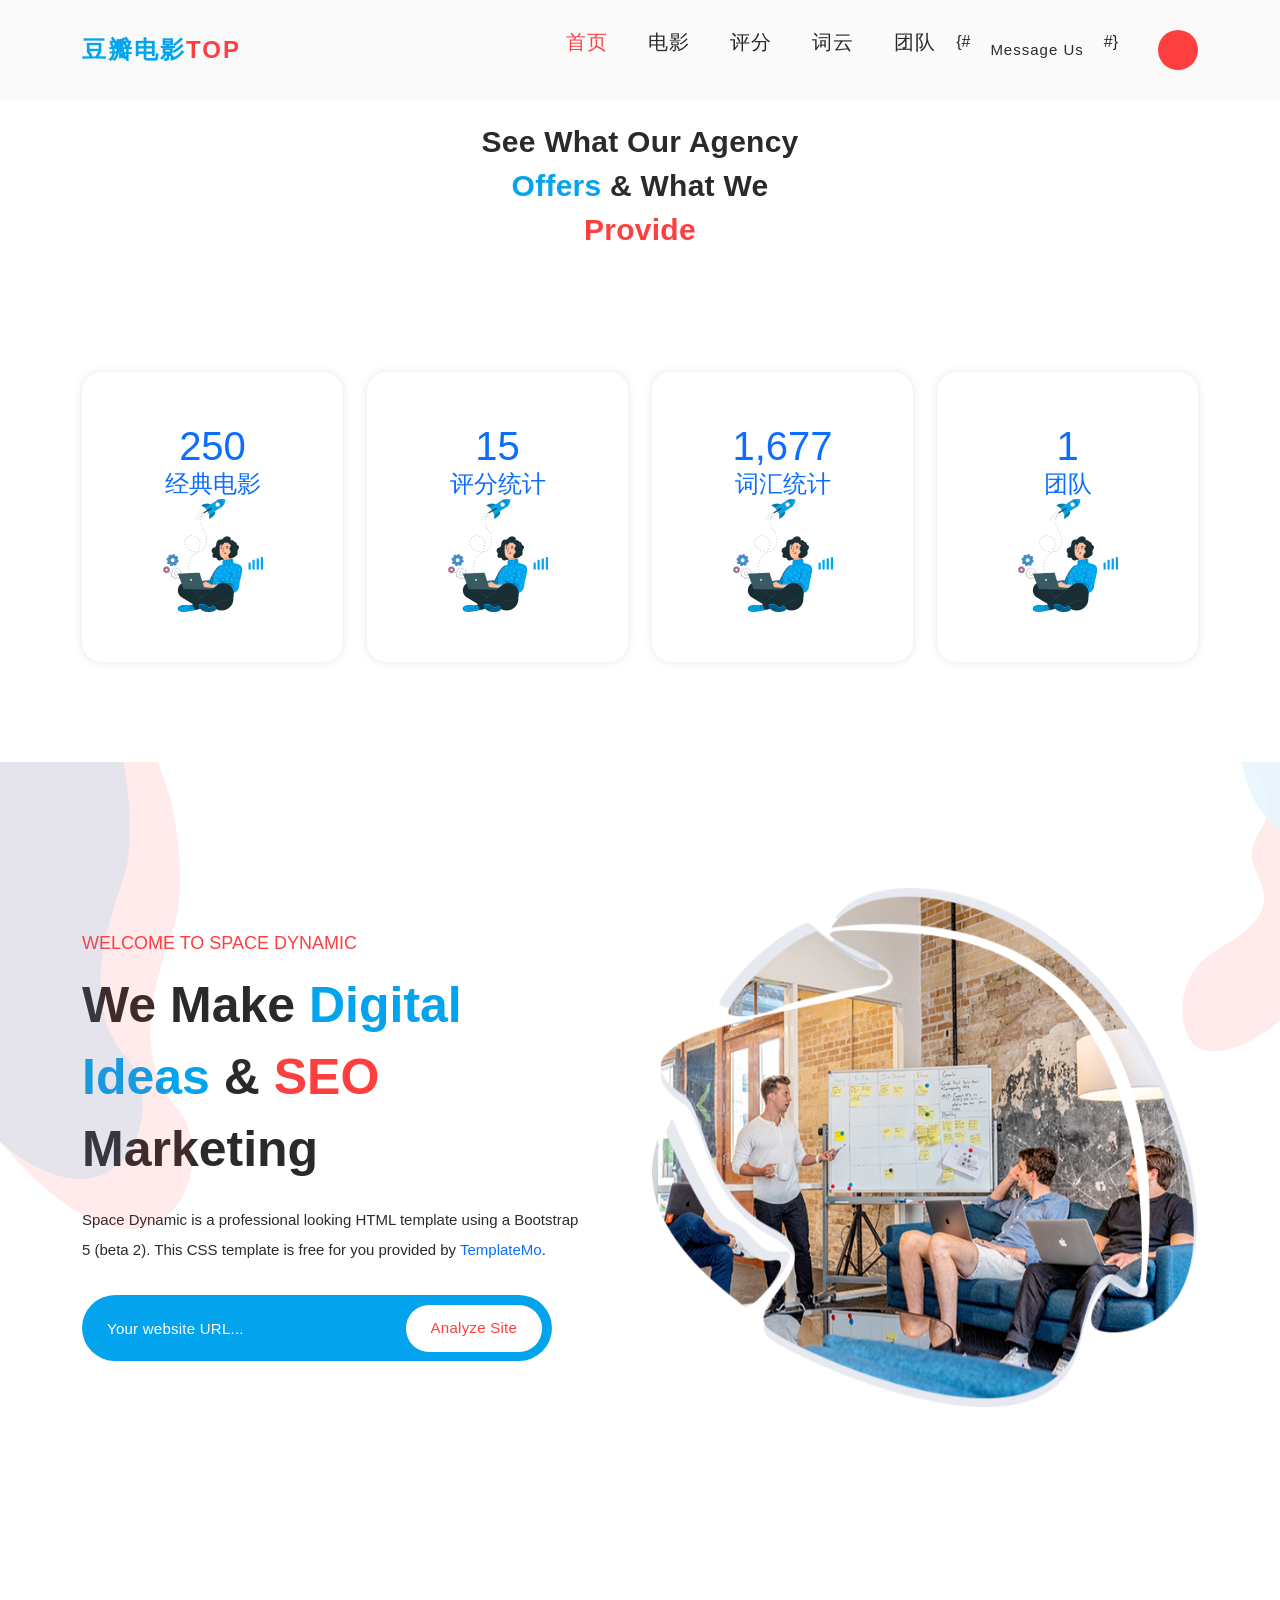
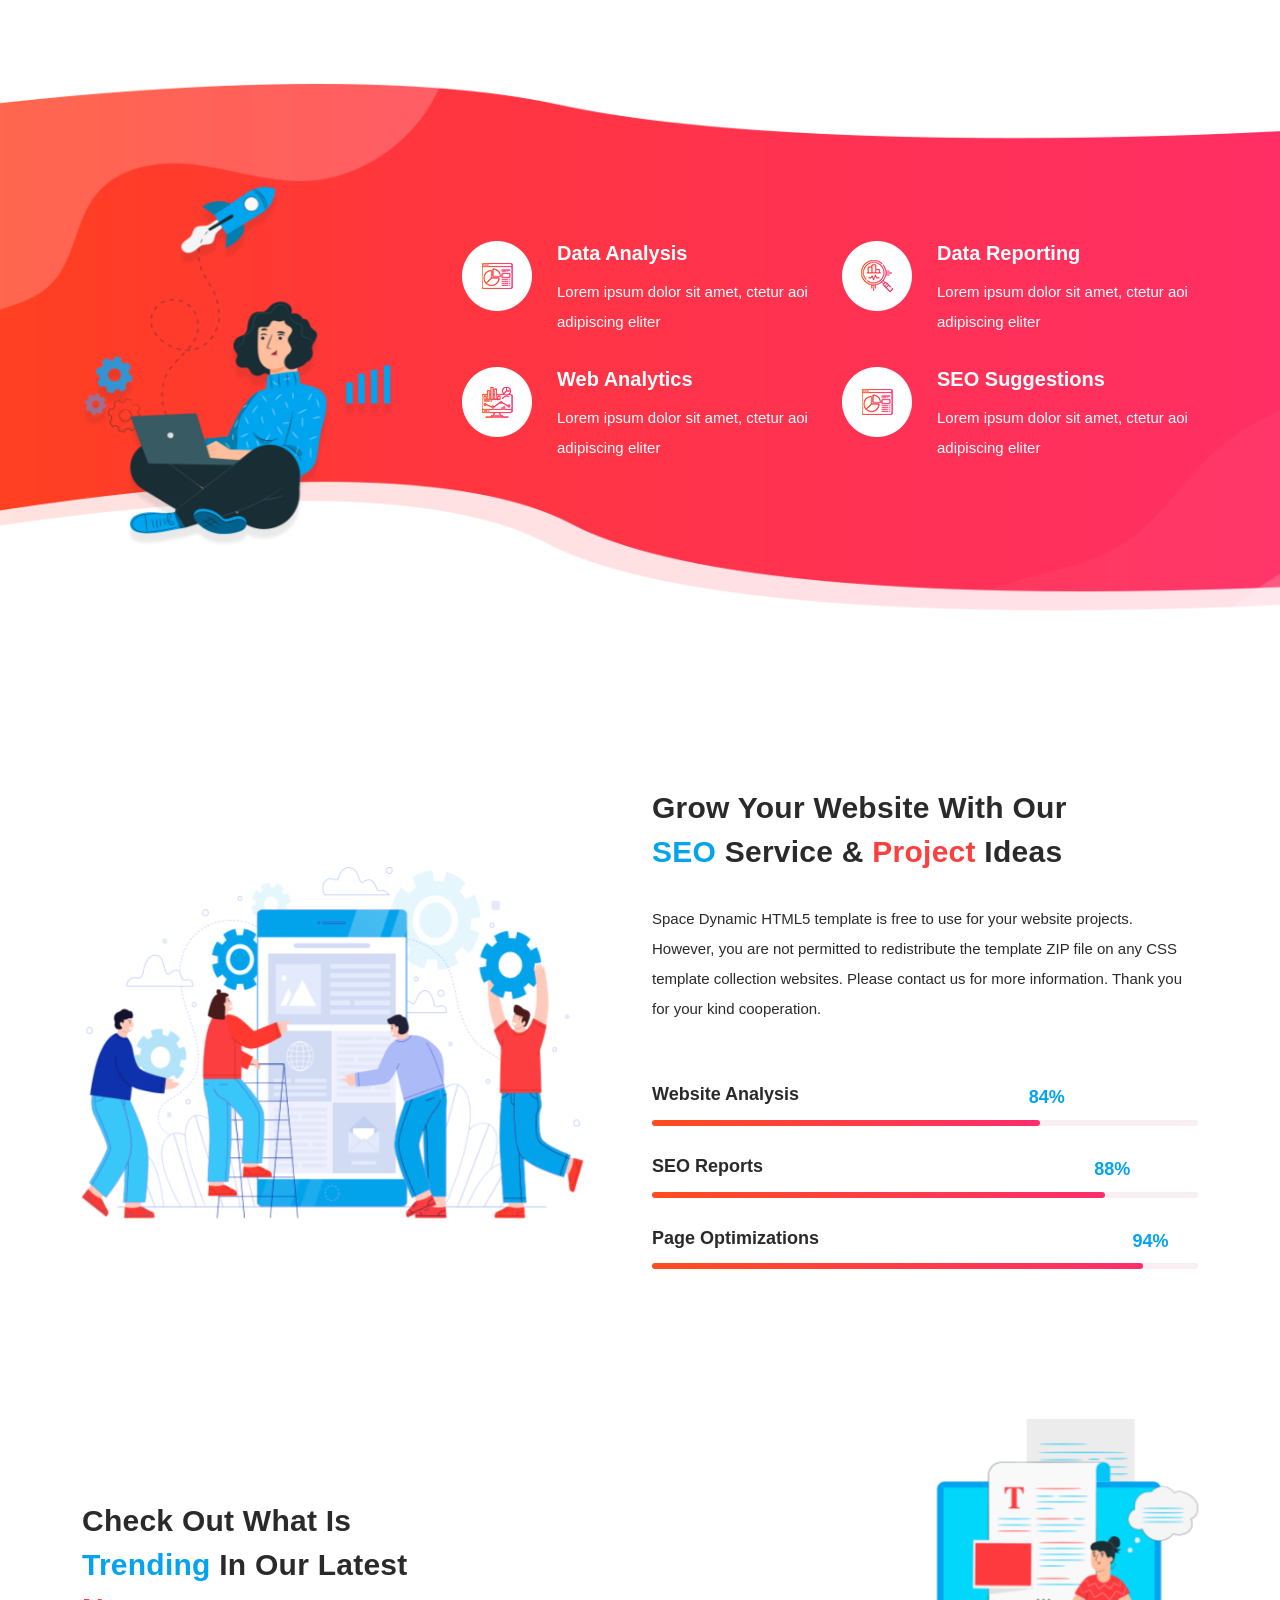
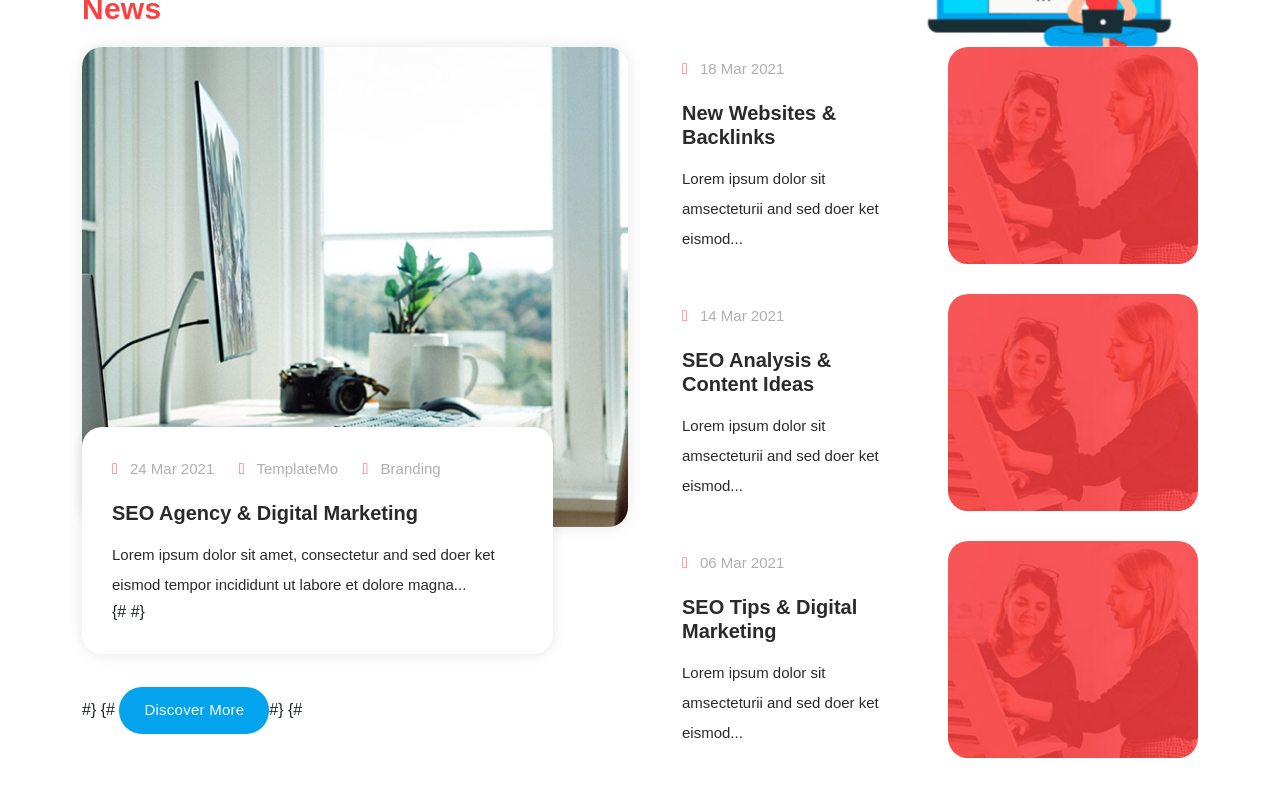
==== flaskProject/templates/index.html @ 665ef58e "5.8-22:13" ====
<!DOCTYPE html>
<html lang="en">

  <head>

    <meta charset="UTF-8">
    <meta name="viewport" content="width=device-width, initial-scale=1, shrink-to-fit=no">
    <meta name="description" content="">
    <meta name="author" content="">
    <link rel="preconnect" href="https://fonts.gstatic.com/">
    <link href="../static/css/css2.css" rel="stylesheet">

    <title>Space Dynamic - SEO HTML5 Template</title>

    <!-- Bootstrap core CSS -->
    <link href="../static/css/bootstrap.min.css" rel="stylesheet">

    <!-- Additional CSS Files -->
    <link rel="stylesheet" href="../static/css/fontawesome.css">
    <link rel="stylesheet" href="../static/css/templatemo-space-dynamic.css">
    <link rel="stylesheet" href="../static/css/animated.css">
    <link rel="stylesheet" href="../static/css/owl.css">

  </head>

<body>

  <!-- ***** Preloader Start ***** -->
  <div id="js-preloader" class="js-preloader">
    <div class="preloader-inner">
      <span class="dot"></span>
      <div class="dots">
        <span></span>
        <span></span>
        <span></span>
      </div>
    </div>
  </div>
  <!-- ***** Preloader End ***** -->

    <!-- ***** Header Area Start ***** -->
  <header class="header-area header-sticky wow slideInDown" data-wow-duration="0.75s" data-wow-delay="0s">
    <div class="container">
      <div class="row">
        <div class="col-12">
          <nav class="main-nav">
            <!-- ***** Logo Start ***** -->
            <a href="" class="logo">
              <h4>豆瓣电影<span>TOP</span></h4>
            </a>
            <!-- ***** Logo End ***** -->
            <!-- ***** Menu Start ***** -->
            <ul class="nav">
              <li class="scroll-to-section"><a href="/index" class="active"> <h5>首页</h5> </a></li>
              <li class="scroll-to-section"><a href="/movie"><h5>电影</h5></a></li>
              <li class="scroll-to-section"><a href="/score"><h5>评分</h5></a></li>
              <li class="scroll-to-section"><a href="/word"><h5>词云</h5></a></li>
              <li class="scroll-to-section"><a href="/team"><h5>团队</h5></a></li>
{#              <li class="scroll-to-section"><a href="#contact">Message Us</a></li>#}
              <li class="scroll-to-section"><div class="main-red-button"><a href="#contact"></a></div></li>
            </ul>
            <a class='menu-trigger'>
                <span>Menu</span>
            </a>
            <!-- ***** Menu End ***** -->
          </nav>
        </div>
      </div>
    </div>
  </header>
  <!-- ***** Header Area End ***** -->

    <div id="portfolio" class="our-portfolio section">
    <div class="container">
      <div class="row">
        <div class="col-lg-6 offset-lg-3">
          <div class="section-heading  wow bounceIn" data-wow-duration="1s" data-wow-delay="0.2s">
            <h2>See What Our Agency <em>Offers</em> &amp; What We <span>Provide</span></h2>
          </div>
        </div>
      </div>
      <div class="row">
        <div class="col-lg-3 col-sm-6">
          <a href="#">
            <div class="item wow bounceInUp" data-wow-duration="1s" data-wow-delay="0.3s">
              <div class="hidden-content">
                <h4>SEO Analysis</h4>
                <p>Lorem ipsum dolor sit ameti ctetur aoi adipiscing eto.</p>
              </div>
              <div class="showed-content">
                  <div>
                     <h1>250</h1>
                  </div>
                  <div>
                    <h4>经典电影</h4>
                  </div>

                <img src="../static/picture/portfolio-image.png" alt="">
              </div>
            </div>
          </a>
        </div>
        <div class="col-lg-3 col-sm-6">
          <a href="#">
            <div class="item wow bounceInUp" data-wow-duration="1s" data-wow-delay="0.4s">
              <div class="hidden-content">
                <h4>Website Reporting</h4>
                <p>Lorem ipsum dolor sit ameti ctetur aoi adipiscing eto.</p>
              </div>
              <div class="showed-content">
                  <div>
                     <h1>15</h1>
                  </div>
                  <div>
                    <h4>评分统计</h4>
                  </div>

                <img src="../static/picture/portfolio-image.png" alt="">
              </div>
            </div>
          </a>
        </div>
        <div class="col-lg-3 col-sm-6">
          <a href="#">
            <div class="item wow bounceInUp" data-wow-duration="1s" data-wow-delay="0.5s">
              <div class="hidden-content">
                <h4>Performance Tests</h4>
                <p>Lorem ipsum dolor sit ameti ctetur aoi adipiscing eto.</p>
              </div>
              <div class="showed-content">
                  <div>
                     <h1>1,677</h1>
                  </div>
                  <div>
                    <h4>词汇统计</h4>
                  </div>
                <img src="../static/picture/portfolio-image.png" alt="">
              </div>
            </div>
          </a>
        </div>
        <div class="col-lg-3 col-sm-6">
          <a href="#">
            <div class="item wow bounceInUp" data-wow-duration="1s" data-wow-delay="0.6s">
              <div class="hidden-content">
                <h4>Data Analysis</h4>
                <p>Lorem ipsum dolor sit ameti ctetur aoi adipiscing eto.</p>
              </div>
              <div class="showed-content">
                  <div>
                     <h1>1</h1>
                  </div>
                  <div>
                    <h4>团队</h4>
                  </div>
                <img src="../static/picture/portfolio-image.png" alt="">
              </div>
            </div>
          </a>
        </div>
      </div>
    </div>
  </div>



  <div class="main-banner wow fadeIn" id="top" data-wow-duration="1s" data-wow-delay="0.5s">
    <div class="container">
      <div class="row">
        <div class="col-lg-12">
          <div class="row">
            <div class="col-lg-6 align-self-center">
              <div class="left-content header-text wow fadeInLeft" data-wow-duration="1s" data-wow-delay="1s">
                <h6>Welcome to Space Dynamic</h6>
                <h2>We Make <em>Digital Ideas</em> &amp; <span>SEO</span> Marketing</h2>
                <p>Space Dynamic is a professional looking HTML template using a Bootstrap 5 (beta 2). This CSS template is free for you provided by <a rel="nofollow" href="1.html" target="_parent">TemplateMo</a>.</p>
                <form id="search" action="#" method="GET">
                  <fieldset>
                    <input type="address" name="address" class="email" placeholder="Your website URL..." autocomplete="on" required="">
                  </fieldset>
                  <fieldset>
                    <button type="submit" class="main-button">Analyze Site</button>
                  </fieldset>
                </form>
              </div>
            </div>
            <div class="col-lg-6">
              <div class="right-image wow fadeInRight" data-wow-duration="1s" data-wow-delay="0.5s">
                <img src="../static/picture/banner-right-image.png" alt="team meeting">
              </div>
            </div>
          </div>
        </div>
      </div>
    </div>
  </div>

  <div id="about" class="about-us section">
    <div class="container">
      <div class="row">
        <div class="col-lg-4">
          <div class="left-image wow fadeIn" data-wow-duration="1s" data-wow-delay="0.2s">
            <img src="../static/picture/about-left-image.png" alt="person graphic">
          </div>
        </div>
        <div class="col-lg-8 align-self-center">
          <div class="services">
            <div class="row">
              <div class="col-lg-6">
                <div class="item wow fadeIn" data-wow-duration="1s" data-wow-delay="0.5s">
                  <div class="icon">
                    <img src="../static/picture/service-icon-01.png" alt="reporting">
                  </div>
                  <div class="right-text">
                    <h4>Data Analysis</h4>
                    <p>Lorem ipsum dolor sit amet, ctetur aoi adipiscing eliter</p>
                  </div>
                </div>
              </div>
              <div class="col-lg-6">
                <div class="item wow fadeIn" data-wow-duration="1s" data-wow-delay="0.7s">
                  <div class="icon">
                    <img src="../static/picture/service-icon-02.png" alt="">
                  </div>
                  <div class="right-text">
                    <h4>Data Reporting</h4>
                    <p>Lorem ipsum dolor sit amet, ctetur aoi adipiscing eliter</p>
                  </div>
                </div>
              </div>
              <div class="col-lg-6">
                <div class="item wow fadeIn" data-wow-duration="1s" data-wow-delay="0.9s">
                  <div class="icon">
                    <img src="../static/picture/service-icon-03.png" alt="">
                  </div>
                  <div class="right-text">
                    <h4>Web Analytics</h4>
                    <p>Lorem ipsum dolor sit amet, ctetur aoi adipiscing eliter</p>
                  </div>
                </div>
              </div>
              <div class="col-lg-6">
                <div class="item wow fadeIn" data-wow-duration="1s" data-wow-delay="1.1s">
                  <div class="icon">
                    <img src="../static/picture/service-icon-04.png" alt="">
                  </div>
                  <div class="right-text">
                    <h4>SEO Suggestions</h4>
                    <p>Lorem ipsum dolor sit amet, ctetur aoi adipiscing eliter</p>
                  </div>
                </div>
              </div>
            </div>
          </div>
        </div>
      </div>
    </div>
  </div>

  <div id="services" class="our-services section">
    <div class="container">
      <div class="row">
        <div class="col-lg-6 align-self-center  wow fadeInLeft" data-wow-duration="1s" data-wow-delay="0.2s">
          <div class="left-image">
            <img src="../static/picture/services-left-image.png" alt="">
          </div>
        </div>
        <div class="col-lg-6 wow fadeInRight" data-wow-duration="1s" data-wow-delay="0.2s">
          <div class="section-heading">
            <h2>Grow your website with our <em>SEO</em> service &amp; <span>Project</span> Ideas</h2>
            <p>Space Dynamic HTML5 template is free to use for your website projects. However, you are not permitted to redistribute the template ZIP file on any CSS template collection websites. Please contact us for more information. Thank you for your kind cooperation.</p>
          </div>
          <div class="row">
            <div class="col-lg-12">
              <div class="first-bar progress-skill-bar">
                <h4>Website Analysis</h4>
                <span>84%</span>
                <div class="filled-bar"></div>
                <div class="full-bar"></div>
              </div>
            </div>
            <div class="col-lg-12">
              <div class="second-bar progress-skill-bar">
                <h4>SEO Reports</h4>
                <span>88%</span>
                <div class="filled-bar"></div>
                <div class="full-bar"></div>
              </div>
            </div>
            <div class="col-lg-12">
              <div class="third-bar progress-skill-bar">
                <h4>Page Optimizations</h4>
                <span>94%</span>
                <div class="filled-bar"></div>
                <div class="full-bar"></div>
              </div>
            </div>
          </div>
        </div>
      </div>
    </div>
  </div>



  <div id="blog" class="our-blog section">
    <div class="container">
      <div class="row">
        <div class="col-lg-6 wow fadeInDown" data-wow-duration="1s" data-wow-delay="0.25s">
          <div class="section-heading">
            <h2>Check Out What Is <em>Trending</em> In Our Latest <span>News</span></h2>
          </div>
        </div>
        <div class="col-lg-6 wow fadeInDown" data-wow-duration="1s" data-wow-delay="0.25s">
          <div class="top-dec">
            <img src="../static/picture/blog-dec.png" alt="">
          </div>
        </div>
      </div>
      <div class="row">
        <div class="col-lg-6 wow fadeInUp" data-wow-duration="1s" data-wow-delay="0.25s">
          <div class="left-image">
            <a href="#"><img src="../static/picture/big-blog-thumb.jpg" alt="Workspace Desktop"></a>
            <div class="info">
              <div class="inner-content">
                <ul>
                  <li><i class="fa fa-calendar"></i> 24 Mar 2021</li>
                  <li><i class="fa fa-users"></i> TemplateMo</li>
                  <li><i class="fa fa-folder"></i> Branding</li>
                </ul>
                <a href="#"><h4>SEO Agency &amp; Digital Marketing</h4></a>
                <p>Lorem ipsum dolor sit amet, consectetur and sed doer ket eismod tempor incididunt ut labore et dolore magna...</p>
{#                <div class="main-blue-button">#}
{#                  <a href="#">Discover More</a>#}
{#                </div>#}
              </div>
            </div>
          </div>
        </div>
        <div class="col-lg-6 wow fadeInUp" data-wow-duration="1s" data-wow-delay="0.25s">
          <div class="right-list">
            <ul>
              <li>
                <div class="left-content align-self-center">
                  <span><i class="fa fa-calendar"></i> 18 Mar 2021</span>
                  <a href="#"><h4>New Websites &amp; Backlinks</h4></a>
                  <p>Lorem ipsum dolor sit amsecteturii and sed doer ket eismod...</p>
                </div>
                <div class="right-image">
                  <a href="#"><img src="../static/picture/blog-thumb-01.jpg" alt=""></a>
                </div>
              </li>
              <li>
                <div class="left-content align-self-center">
                  <span><i class="fa fa-calendar"></i> 14 Mar 2021</span>
                  <a href="#"><h4>SEO Analysis &amp; Content Ideas</h4></a>
                  <p>Lorem ipsum dolor sit amsecteturii and sed doer ket eismod...</p>
                </div>
                <div class="right-image">
                  <a href="#"><img src="../static/picture/blog-thumb-01.jpg" alt=""></a>
                </div>
              </li>
              <li>
                <div class="left-content align-self-center">
                  <span><i class="fa fa-calendar"></i> 06 Mar 2021</span>
                  <a href="#"><h4>SEO Tips &amp; Digital Marketing</h4></a>
                  <p>Lorem ipsum dolor sit amsecteturii and sed doer ket eismod...</p>
                </div>
                <div class="right-image">
                  <a href="#"><img src="../static/picture/blog-thumb-01.jpg" alt=""></a>
                </div>
              </li>
            </ul>
          </div>
        </div>
      </div>
    </div>
  </div>



  <footer>
    <div class="container">

    </div>
  </footer>
  <!-- Scripts -->
  <script src="../static/js/jquery.min.js"></script>
  <script src="../static/js/bootstrap.bundle.min.js"></script>
  <script src="../static/js/owl-carousel.js"></script>
  <script src="../static/js/animation.js"></script>
  <script src="../static/js/imagesloaded.js"></script>
  <script src="../static/js/templatemo-custom.js"></script>

</body>
</html>
---- flaskProject/static/css/css2.css ----
/* devanagari */
@font-face {
  font-family: 'Poppins';
  font-style: normal;
  font-weight: 100;
  font-display: swap;
  src: url(../font/pxiGyp8kv8JHgFVrLPTucXtAKPY.woff2) format('woff2');
  unicode-range: U+0900-097F, U+1CD0-1CF6, U+1CF8-1CF9, U+200C-200D, U+20A8, U+20B9, U+25CC, U+A830-A839, U+A8E0-A8FB;
}
/* latin-ext */
@font-face {
  font-family: 'Poppins';
  font-style: normal;
  font-weight: 100;
  font-display: swap;
  src: url(../font/pxiGyp8kv8JHgFVrLPTufntAKPY.woff2) format('woff2');
  unicode-range: U+0100-024F, U+0259, U+1E00-1EFF, U+2020, U+20A0-20AB, U+20AD-20CF, U+2113, U+2C60-2C7F, U+A720-A7FF;
}
/* latin */
@font-face {
  font-family: 'Poppins';
  font-style: normal;
  font-weight: 100;
  font-display: swap;
  src: url(../font/pxiGyp8kv8JHgFVrLPTucHtA.woff2) format('woff2');
  unicode-range: U+0000-00FF, U+0131, U+0152-0153, U+02BB-02BC, U+02C6, U+02DA, U+02DC, U+2000-206F, U+2074, U+20AC, U+2122, U+2191, U+2193, U+2212, U+2215, U+FEFF, U+FFFD;
}
/* devanagari */
@font-face {
  font-family: 'Poppins';
  font-style: normal;
  font-weight: 200;
  font-display: swap;
  src: url(../font/pxiByp8kv8JHgFVrLFj_Z11lFc-K.woff2) format('woff2');
  unicode-range: U+0900-097F, U+1CD0-1CF6, U+1CF8-1CF9, U+200C-200D, U+20A8, U+20B9, U+25CC, U+A830-A839, U+A8E0-A8FB;
}
/* latin-ext */
@font-face {
  font-family: 'Poppins';
  font-style: normal;
  font-weight: 200;
  font-display: swap;
  src: url(../font/pxiByp8kv8JHgFVrLFj_Z1JlFc-K.woff2) format('woff2');
  unicode-range: U+0100-024F, U+0259, U+1E00-1EFF, U+2020, U+20A0-20AB, U+20AD-20CF, U+2113, U+2C60-2C7F, U+A720-A7FF;
}
/* latin */
@font-face {
  font-family: 'Poppins';
  font-style: normal;
  font-weight: 200;
  font-display: swap;
  src: url(../font/pxiByp8kv8JHgFVrLFj_Z1xlFQ.woff2) format('woff2');
  unicode-range: U+0000-00FF, U+0131, U+0152-0153, U+02BB-02BC, U+02C6, U+02DA, U+02DC, U+2000-206F, U+2074, U+20AC, U+2122, U+2191, U+2193, U+2212, U+2215, U+FEFF, U+FFFD;
}
/* devanagari */
@font-face {
  font-family: 'Poppins';
  font-style: normal;
  font-weight: 300;
  font-display: swap;
  src: url(../font/pxiByp8kv8JHgFVrLDz8Z11lFc-K.woff2) format('woff2');
  unicode-range: U+0900-097F, U+1CD0-1CF6, U+1CF8-1CF9, U+200C-200D, U+20A8, U+20B9, U+25CC, U+A830-A839, U+A8E0-A8FB;
}
/* latin-ext */
@font-face {
  font-family: 'Poppins';
  font-style: normal;
  font-weight: 300;
  font-display: swap;
  src: url(../font/pxiByp8kv8JHgFVrLDz8Z1JlFc-K.woff2) format('woff2');
  unicode-range: U+0100-024F, U+0259, U+1E00-1EFF, U+2020, U+20A0-20AB, U+20AD-20CF, U+2113, U+2C60-2C7F, U+A720-A7FF;
}
/* latin */
@font-face {
  font-family: 'Poppins';
  font-style: normal;
  font-weight: 300;
  font-display: swap;
  src: url(../font/pxiByp8kv8JHgFVrLDz8Z1xlFQ.woff2) format('woff2');
  unicode-range: U+0000-00FF, U+0131, U+0152-0153, U+02BB-02BC, U+02C6, U+02DA, U+02DC, U+2000-206F, U+2074, U+20AC, U+2122, U+2191, U+2193, U+2212, U+2215, U+FEFF, U+FFFD;
}
/* devanagari */
@font-face {
  font-family: 'Poppins';
  font-style: normal;
  font-weight: 400;
  font-display: swap;
  src: url(../font/pxiEyp8kv8JHgFVrJJbecmNE.woff2) format('woff2');
  unicode-range: U+0900-097F, U+1CD0-1CF6, U+1CF8-1CF9, U+200C-200D, U+20A8, U+20B9, U+25CC, U+A830-A839, U+A8E0-A8FB;
}
/* latin-ext */
@font-face {
  font-family: 'Poppins';
  font-style: normal;
  font-weight: 400;
  font-display: swap;
  src: url(../font/pxiEyp8kv8JHgFVrJJnecmNE.woff2) format('woff2');
  unicode-range: U+0100-024F, U+0259, U+1E00-1EFF, U+2020, U+20A0-20AB, U+20AD-20CF, U+2113, U+2C60-2C7F, U+A720-A7FF;
}
/* latin */
@font-face {
  font-family: 'Poppins';
  font-style: normal;
  font-weight: 400;
  font-display: swap;
  src: url(../font/pxiEyp8kv8JHgFVrJJfecg.woff2) format('woff2');
  unicode-range: U+0000-00FF, U+0131, U+0152-0153, U+02BB-02BC, U+02C6, U+02DA, U+02DC, U+2000-206F, U+2074, U+20AC, U+2122, U+2191, U+2193, U+2212, U+2215, U+FEFF, U+FFFD;
}
/* devanagari */
@font-face {
  font-family: 'Poppins';
  font-style: normal;
  font-weight: 500;
  font-display: swap;
  src: url(../font/pxiByp8kv8JHgFVrLGT9Z11lFc-K.woff2) format('woff2');
  unicode-range: U+0900-097F, U+1CD0-1CF6, U+1CF8-1CF9, U+200C-200D, U+20A8, U+20B9, U+25CC, U+A830-A839, U+A8E0-A8FB;
}
/* latin-ext */
@font-face {
  font-family: 'Poppins';
  font-style: normal;
  font-weight: 500;
  font-display: swap;
  src: url(../font/pxiByp8kv8JHgFVrLGT9Z1JlFc-K.woff2) format('woff2');
  unicode-range: U+0100-024F, U+0259, U+1E00-1EFF, U+2020, U+20A0-20AB, U+20AD-20CF, U+2113, U+2C60-2C7F, U+A720-A7FF;
}
/* latin */
@font-face {
  font-family: 'Poppins';
  font-style: normal;
  font-weight: 500;
  font-display: swap;
  src: url(../font/pxiByp8kv8JHgFVrLGT9Z1xlFQ.woff2) format('woff2');
  unicode-range: U+0000-00FF, U+0131, U+0152-0153, U+02BB-02BC, U+02C6, U+02DA, U+02DC, U+2000-206F, U+2074, U+20AC, U+2122, U+2191, U+2193, U+2212, U+2215, U+FEFF, U+FFFD;
}
/* devanagari */
@font-face {
  font-family: 'Poppins';
  font-style: normal;
  font-weight: 600;
  font-display: swap;
  src: url(../font/pxiByp8kv8JHgFVrLEj6Z11lFc-K.woff2) format('woff2');
  unicode-range: U+0900-097F, U+1CD0-1CF6, U+1CF8-1CF9, U+200C-200D, U+20A8, U+20B9, U+25CC, U+A830-A839, U+A8E0-A8FB;
}
/* latin-ext */
@font-face {
  font-family: 'Poppins';
  font-style: normal;
  font-weight: 600;
  font-display: swap;
  src: url(../font/pxiByp8kv8JHgFVrLEj6Z1JlFc-K.woff2) format('woff2');
  unicode-range: U+0100-024F, U+0259, U+1E00-1EFF, U+2020, U+20A0-20AB, U+20AD-20CF, U+2113, U+2C60-2C7F, U+A720-A7FF;
}
/* latin */
@font-face {
  font-family: 'Poppins';
  font-style: normal;
  font-weight: 600;
  font-display: swap;
  src: url(../font/pxiByp8kv8JHgFVrLEj6Z1xlFQ.woff2) format('woff2');
  unicode-range: U+0000-00FF, U+0131, U+0152-0153, U+02BB-02BC, U+02C6, U+02DA, U+02DC, U+2000-206F, U+2074, U+20AC, U+2122, U+2191, U+2193, U+2212, U+2215, U+FEFF, U+FFFD;
}
/* devanagari */
@font-face {
  font-family: 'Poppins';
  font-style: normal;
  font-weight: 700;
  font-display: swap;
  src: url(../font/pxiByp8kv8JHgFVrLCz7Z11lFc-K.woff2) format('woff2');
  unicode-range: U+0900-097F, U+1CD0-1CF6, U+1CF8-1CF9, U+200C-200D, U+20A8, U+20B9, U+25CC, U+A830-A839, U+A8E0-A8FB;
}
/* latin-ext */
@font-face {
  font-family: 'Poppins';
  font-style: normal;
  font-weight: 700;
  font-display: swap;
  src: url(../font/pxiByp8kv8JHgFVrLCz7Z1JlFc-K.woff2) format('woff2');
  unicode-range: U+0100-024F, U+0259, U+1E00-1EFF, U+2020, U+20A0-20AB, U+20AD-20CF, U+2113, U+2C60-2C7F, U+A720-A7FF;
}
/* latin */
@font-face {
  font-family: 'Poppins';
  font-style: normal;
  font-weight: 700;
  font-display: swap;
  src: url(../font/pxiByp8kv8JHgFVrLCz7Z1xlFQ.woff2) format('woff2');
  unicode-range: U+0000-00FF, U+0131, U+0152-0153, U+02BB-02BC, U+02C6, U+02DA, U+02DC, U+2000-206F, U+2074, U+20AC, U+2122, U+2191, U+2193, U+2212, U+2215, U+FEFF, U+FFFD;
}
/* devanagari */
@font-face {
  font-family: 'Poppins';
  font-style: normal;
  font-weight: 800;
  font-display: swap;
  src: url(../font/pxiByp8kv8JHgFVrLDD4Z11lFc-K.woff2) format('woff2');
  unicode-range: U+0900-097F, U+1CD0-1CF6, U+1CF8-1CF9, U+200C-200D, U+20A8, U+20B9, U+25CC, U+A830-A839, U+A8E0-A8FB;
}
/* latin-ext */
@font-face {
  font-family: 'Poppins';
  font-style: normal;
  font-weight: 800;
  font-display: swap;
  src: url(../font/pxiByp8kv8JHgFVrLDD4Z1JlFc-K.woff2) format('woff2');
  unicode-range: U+0100-024F, U+0259, U+1E00-1EFF, U+2020, U+20A0-20AB, U+20AD-20CF, U+2113, U+2C60-2C7F, U+A720-A7FF;
}
/* latin */
@font-face {
  font-family: 'Poppins';
  font-style: normal;
  font-weight: 800;
  font-display: swap;
  src: url(../font/pxiByp8kv8JHgFVrLDD4Z1xlFQ.woff2) format('woff2');
  unicode-range: U+0000-00FF, U+0131, U+0152-0153, U+02BB-02BC, U+02C6, U+02DA, U+02DC, U+2000-206F, U+2074, U+20AC, U+2122, U+2191, U+2193, U+2212, U+2215, U+FEFF, U+FFFD;
}
/* devanagari */
@font-face {
  font-family: 'Poppins';
  font-style: normal;
  font-weight: 900;
  font-display: swap;
  src: url(../font/pxiByp8kv8JHgFVrLBT5Z11lFc-K.woff2) format('woff2');
  unicode-range: U+0900-097F, U+1CD0-1CF6, U+1CF8-1CF9, U+200C-200D, U+20A8, U+20B9, U+25CC, U+A830-A839, U+A8E0-A8FB;
}
/* latin-ext */
@font-face {
  font-family: 'Poppins';
  font-style: normal;
  font-weight: 900;
  font-display: swap;
  src: url(../font/pxiByp8kv8JHgFVrLBT5Z1JlFc-K.woff2) format('woff2');
  unicode-range: U+0100-024F, U+0259, U+1E00-1EFF, U+2020, U+20A0-20AB, U+20AD-20CF, U+2113, U+2C60-2C7F, U+A720-A7FF;
}
/* latin */
@font-face {
  font-family: 'Poppins';
  font-style: normal;
  font-weight: 900;
  font-display: swap;
  src: url(../font/pxiByp8kv8JHgFVrLBT5Z1xlFQ.woff2) format('woff2');
  unicode-range: U+0000-00FF, U+0131, U+0152-0153, U+02BB-02BC, U+02C6, U+02DA, U+02DC, U+2000-206F, U+2074, U+20AC, U+2122, U+2191, U+2193, U+2212, U+2215, U+FEFF, U+FFFD;
}
---- flaskProject/static/css/templatemo-space-dynamic.css ----
/* 

TemplateMo 562 Space Dynamic

https://templatemo.com/tm-562-space-dynamic

*/

/* ---------------------------------------------
Table of contents
------------------------------------------------
01. font & reset css
02. reset
03. global styles
04. header
05. banner
06. features
07. testimonials
08. contact
09. footer
10. preloader
11. search
12. portfolio

--------------------------------------------- */
/* 
---------------------------------------------
font & reset css
--------------------------------------------- 
*/
@import url('css2.css');
/* 
---------------------------------------------
reset
--------------------------------------------- 
*/
html, body, div, span, applet, object, iframe, h1, h2, h3, h4, h5, h6, p, blockquote, div
pre, a, abbr, acronym, address, big, cite, code, del, dfn, em, font, img, ins, kbd, q,
s, samp, small, strike, strong, sub, sup, tt, var, b, u, i, center, dl, dt, dd, ol, ul, li,
figure, header, nav, section, article, aside, footer, figcaption {
  margin: 0;
  padding: 0;
  border: 0;
  outline: 0;
}

/* clear fix */
.grid:after {
  content: '';
  display: block;
  clear: both;
}

/* ---- .grid-item ---- */

.grid-sizer,
.grid-item {
  width: 50%;
}

.grid-item {
  float: left;
}

.grid-item img {
  display: block;
  max-width: 100%;
}

.clearfix:after {
  content: ".";
  display: block;
  clear: both;
  visibility: hidden;
  line-height: 0;
  height: 0;
}

.clearfix {
  display: inline-block;
}

html[xmlns] .clearfix {
  display: block;
}

* html .clearfix {
  height: 1%;
}

ul, li {
  padding: 0;
  margin: 0;
  list-style: none;
}

header, nav, section, article, aside, footer, hgroup {
  display: block;
}

* {
  box-sizing: border-box;
}

html, body {
  font-family: 'Poppins', sans-serif;
  font-weight: 400;
  background-color: #fff;
  -ms-text-size-adjust: 100%;
  -webkit-font-smoothing: antialiased;
  -moz-osx-font-smoothing: grayscale;
}

a {
  text-decoration: none !important;
}

h1, h2, h3, h4, h5, h6 {
  margin-top: 0px;
  margin-bottom: 0px;
}

ul {
  margin-bottom: 0px;
}

p {
  font-size: 15px;
  line-height: 30px;
  color: #2a2a2a;
}

img {
  width: 100%;
  overflow: hidden;
}

/* 
---------------------------------------------
global styles
--------------------------------------------- 
*/
html,
body {
  background: #fff;
  font-family: 'Poppins', sans-serif;
}

::selection {
  background: #03a4ed;
  color: #fff;
}

::-moz-selection {
  background: #03a4ed;
  color: #fff;
}

@media (max-width: 991px) {
  html, body {
    overflow-x: hidden;
  }
  .mobile-top-fix {
    margin-top: 30px;
    margin-bottom: 0px;
  }
  .mobile-bottom-fix {
    margin-bottom: 30px;
  }
  .mobile-bottom-fix-big {
    margin-bottom: 60px;
  }
}

.page-section {
  margin-top: 120px;
}

.section-heading h2 {
  font-size: 30px;
  text-transform: capitalize;
  color: #2a2a2a;
  font-weight: 700;
  letter-spacing: 0.25px;
  position: relative;
  z-index: 2;
  line-height: 44px;
}

.section-heading h2 em {
  font-style: normal;
  color: #03a4ed;
}

.section-heading h2 span {
  color: #fe3f40;
}

.main-blue-button a {
  display: inline-block;
  background-color: #03a4ed;
  font-size: 15px;
  font-weight: 400;
  color: #fff;
  text-transform: capitalize;
  padding: 12px 25px;
  border-radius: 23px;
  letter-spacing: 0.25px;
}

.main-red-button a {
  display: inline-block;
  background-color: #fe3f40;
  font-size: 15px;
  font-weight: 400;
  color: #fff;
  text-transform: capitalize;
  padding: 12px 25px;
  border-radius: 23px;
  letter-spacing: 0.25px;
}

.main-white-button a {
  display: inline-block;
  background-color: #fff;
  font-size: 15px;
  font-weight: 400;
  color: #fe3f40;
  text-transform: capitalize;
  padding: 12px 25px;
  border-radius: 23px;
  letter-spacing: 0.25px;
}

/* 
---------------------------------------------
header
--------------------------------------------- 
*/

.background-header {
  background-color: #fff!important;
  height: 80px!important;
  position: fixed!important;
  top: 0px;
  left: 0px;
  right: 0px;
  box-shadow: 0px 0px 10px rgba(0,0,0,0.15)!important;
}

.background-header .logo,
.background-header .main-nav .nav li a {
  color: #1e1e1e!important;
}

.background-header .main-nav .nav li:hover a {
  color: #fe3f40!important;
}

.background-header .nav li a.active {
  color: #fe3f40!important;
}

.header-area {
  background-color: #fafafa;
  position: absolute;
  top: 0px;
  left: 0px;
  right: 0px;
  z-index: 100;
  height: 100px;
  -webkit-transition: all .5s ease 0s;
  -moz-transition: all .5s ease 0s;
  -o-transition: all .5s ease 0s;
  transition: all .5s ease 0s;
}

.header-area .main-nav {
  min-height: 80px;
  background: transparent;
}

.header-area .main-nav .logo {
  line-height: 100px;
  color: #fff;
  font-size: 24px;
  font-weight: 700;
  text-transform: uppercase;
  letter-spacing: 2px;
  float: left;
  -webkit-transition: all 0.3s ease 0s;
  -moz-transition: all 0.3s ease 0s;
  -o-transition: all 0.3s ease 0s;
  transition: all 0.3s ease 0s;
}

.header-area .main-nav .logo h4 {
    font-size: 24px;
    font-weight: 700;
    text-transform: uppercase;
    color: #03a4ed;
    line-height: 100px;
    float: left;
    -webkit-transition: all 0.3s ease 0s;
    -moz-transition: all 0.3s ease 0s;
    -o-transition: all 0.3s ease 0s;
    transition: all 0.3s ease 0s;
}

.logo h4 span {
  color: #fe3f40;
}

.background-header .main-nav .logo h4 {
  line-height: 80px;
}

.background-header .main-nav .nav {
  margin-top: 20px !important;
}

.header-area .main-nav .nav {
  float: right;
  margin-top: 30px;
  margin-right: 0px;
  background-color: transparent;
  -webkit-transition: all 0.3s ease 0s;
  -moz-transition: all 0.3s ease 0s;
  -o-transition: all 0.3s ease 0s;
  transition: all 0.3s ease 0s;
  position: relative;
  z-index: 999;
}

.header-area .main-nav .nav li {
  padding-left: 20px;
  padding-right: 20px;
}

.header-area .main-nav .nav li:last-child {
  padding-right: 0px;
  padding-left: 40px;
}

.header-area .main-nav .nav li:last-child a ,
.background-header .main-nav .nav li:last-child a {
  color: #fff !important;
  padding: 0px 20px;
  font-weight: 400;
}

.header-area .main-nav .nav li:last-child a:hover,
.header-area .main-nav .nav li:last-child a.active {
  color: #fff !important;
}

.header-area .main-nav .nav li a {
  display: block;
  font-weight: 500;
  font-size: 15px;
  color: #2a2a2a;
  text-transform: capitalize;
  -webkit-transition: all 0.3s ease 0s;
  -moz-transition: all 0.3s ease 0s;
  -o-transition: all 0.3s ease 0s;
  transition: all 0.3s ease 0s;
  height: 40px;
  line-height: 40px;
  border: transparent;
  letter-spacing: 1px;
}

.header-area .main-nav .nav li a {
  color: #2a2a2a;
}

.header-area .main-nav .nav li:hover a,
.header-area .main-nav .nav li a.active {
  color: #fe3f40!important;
}

.background-header .main-nav .nav li:hover a,
.background-header .main-nav .nav li a.active {
  color: #fe3f40!important;
  opacity: 1;
}

.header-area .main-nav .nav li:last-child a:hover ,
.background-header .main-nav .nav li:last-child a:hover {
  background-color: #03a4ed;
}

.header-area .main-nav .nav li.submenu {
  position: relative;
  padding-right: 30px;
}

.header-area .main-nav .nav li.submenu:after {
  font-family: FontAwesome;
  content: "\f107";
  font-size: 12px;
  color: #2a2a2a;
  position: absolute;
  right: 18px;
  top: 12px;
}

.background-header .main-nav .nav li.submenu:after {
  color: #2a2a2a;
}

.header-area .main-nav .nav li.submenu ul {
  position: absolute;
  width: 200px;
  box-shadow: 0 2px 28px 0 rgba(0, 0, 0, 0.06);
  overflow: hidden;
  top: 50px;
  opacity: 0;
  transform: translateY(+2em);
  visibility: hidden;
  z-index: -1;
  transition: all 0.3s ease-in-out 0s, visibility 0s linear 0.3s, z-index 0s linear 0.01s;
}

.header-area .main-nav .nav li.submenu ul li {
  margin-left: 0px;
  padding-left: 0px;
  padding-right: 0px;
}

.header-area .main-nav .nav li.submenu ul li a {
  opacity: 1;
  display: block;
  background: #f7f7f7;
  color: #2a2a2a!important;
  padding-left: 20px;
  height: 40px;
  line-height: 40px;
  -webkit-transition: all 0.3s ease 0s;
  -moz-transition: all 0.3s ease 0s;
  -o-transition: all 0.3s ease 0s;
  transition: all 0.3s ease 0s;
  position: relative;
  font-size: 13px;
  font-weight: 400;
  border-bottom: 1px solid #eee;
}

.header-area .main-nav .nav li.submenu ul li a:hover {
  background: #fff;
  color: #fe3f40!important;
  padding-left: 25px;
}

.header-area .main-nav .nav li.submenu ul li a:hover:before {
  width: 3px;
}

.header-area .main-nav .nav li.submenu:hover ul {
  visibility: visible;
  opacity: 1;
  z-index: 1;
  transform: translateY(0%);
  transition-delay: 0s, 0s, 0.3s;
}

.header-area .main-nav .menu-trigger {
  cursor: pointer;
  display: block;
  position: absolute;
  top: 33px;
  width: 32px;
  height: 40px;
  text-indent: -9999em;
  z-index: 99;
  right: 40px;
  display: none;
}

.background-header .main-nav .menu-trigger {
  top: 23px;
}

.header-area .main-nav .menu-trigger span,
.header-area .main-nav .menu-trigger span:before,
.header-area .main-nav .menu-trigger span:after {
  -moz-transition: all 0.4s;
  -o-transition: all 0.4s;
  -webkit-transition: all 0.4s;
  transition: all 0.4s;
  background-color: #1e1e1e;
  display: block;
  position: absolute;
  width: 30px;
  height: 2px;
  left: 0;
}

.background-header .main-nav .menu-trigger span,
.background-header .main-nav .menu-trigger span:before,
.background-header .main-nav .menu-trigger span:after {
  background-color: #1e1e1e;
}

.header-area .main-nav .menu-trigger span:before,
.header-area .main-nav .menu-trigger span:after {
  -moz-transition: all 0.4s;
  -o-transition: all 0.4s;
  -webkit-transition: all 0.4s;
  transition: all 0.4s;
  background-color: #1e1e1e;
  display: block;
  position: absolute;
  width: 30px;
  height: 2px;
  left: 0;
  width: 75%;
}

.background-header .main-nav .menu-trigger span:before,
.background-header .main-nav .menu-trigger span:after {
  background-color: #1e1e1e;
}

.header-area .main-nav .menu-trigger span:before,
.header-area .main-nav .menu-trigger span:after {
  content: "";
}

.header-area .main-nav .menu-trigger span {
  top: 16px;
}

.header-area .main-nav .menu-trigger span:before {
  -moz-transform-origin: 33% 100%;
  -ms-transform-origin: 33% 100%;
  -webkit-transform-origin: 33% 100%;
  transform-origin: 33% 100%;
  top: -10px;
  z-index: 10;
}

.header-area .main-nav .menu-trigger span:after {
  -moz-transform-origin: 33% 0;
  -ms-transform-origin: 33% 0;
  -webkit-transform-origin: 33% 0;
  transform-origin: 33% 0;
  top: 10px;
}

.header-area .main-nav .menu-trigger.active span,
.header-area .main-nav .menu-trigger.active span:before,
.header-area .main-nav .menu-trigger.active span:after {
  background-color: transparent;
  width: 100%;
}

.header-area .main-nav .menu-trigger.active span:before {
  -moz-transform: translateY(6px) translateX(1px) rotate(45deg);
  -ms-transform: translateY(6px) translateX(1px) rotate(45deg);
  -webkit-transform: translateY(6px) translateX(1px) rotate(45deg);
  transform: translateY(6px) translateX(1px) rotate(45deg);
  background-color: #1e1e1e;
}

.background-header .main-nav .menu-trigger.active span:before {
  background-color: #1e1e1e;
}

.header-area .main-nav .menu-trigger.active span:after {
  -moz-transform: translateY(-6px) translateX(1px) rotate(-45deg);
  -ms-transform: translateY(-6px) translateX(1px) rotate(-45deg);
  -webkit-transform: translateY(-6px) translateX(1px) rotate(-45deg);
  transform: translateY(-6px) translateX(1px) rotate(-45deg);
  background-color: #1e1e1e;
}

.background-header .main-nav .menu-trigger.active span:after {
  background-color: #1e1e1e;
}

.header-area.header-sticky {
  min-height: 80px;
}

.header-area .nav {
  margin-top: 30px;
}

.header-area.header-sticky .nav li a.active {
  color: #fe3f40;
}

@media (max-width: 1200px) {
  .header-area .main-nav .nav li {
    padding-left: 12px;
    padding-right: 12px;
  }
  .header-area .main-nav:before {
    display: none;
  }
}

@media (max-width: 992px) {
  .header-area .main-nav .nav li:last-child  ,
  .background-header .main-nav .nav li:last-child {
    display: none;
  }
  .header-area .main-nav .nav li:nth-child(6),
  .background-header .main-nav .nav li:nth-child(6) {
    padding-right: 0px;
  }
}

@media (max-width: 767px) {
  .background-header .main-nav .nav {
    margin-top: 80px !important;
  }
  .header-area .main-nav .logo {
    color: #1e1e1e;
  }
  .header-area.header-sticky .nav li a:hover,
  .header-area.header-sticky .nav li a.active {
    color: #fe3f40!important;
    opacity: 1;
  }
  .header-area.header-sticky .nav li.search-icon a {
    width: 100%;
  }
  .header-area {
    background-color: #f7f7f7;
    padding: 0px 15px;
    height: 100px;
    box-shadow: none;
    text-align: center;
  }
  .header-area .container {
    padding: 0px;
  }
  .header-area .logo {
    margin-left: 30px;
  }
  .header-area .menu-trigger {
    display: block !important;
  }
  .header-area .main-nav {
    overflow: hidden;
  }
  .header-area .main-nav .nav {
    float: none;
    width: 100%;
    display: none;
    -webkit-transition: all 0s ease 0s;
    -moz-transition: all 0s ease 0s;
    -o-transition: all 0s ease 0s;
    transition: all 0s ease 0s;
    margin-left: 0px;
  }
  .background-header .nav {
    margin-top: 80px;
  }
  .header-area .main-nav .nav li:first-child {
    border-top: 1px solid #eee;
  }
  .header-area.header-sticky .nav {
    margin-top: 100px;
  }
  .header-area .main-nav .nav li {
    width: 100%;
    background: #fff;
    border-bottom: 1px solid #e7e7e7;
    padding-left: 0px !important;
    padding-right: 0px !important;
  }
  .header-area .main-nav .nav li a {
    height: 50px !important;
    line-height: 50px !important;
    padding: 0px !important;
    border: none !important;
    background: #f7f7f7 !important;
    color: #191a20 !important;
  }
  .header-area .main-nav .nav li a:hover {
    background: #eee !important;
    color: #fe3f40!important;
  }
  .header-area .main-nav .nav li.submenu ul {
    position: relative;
    visibility: inherit;
    opacity: 1;
    z-index: 1;
    transform: translateY(0%);
    transition-delay: 0s, 0s, 0.3s;
    top: 0px;
    width: 100%;
    box-shadow: none;
    height: 0px;
  }
  .header-area .main-nav .nav li.submenu ul li a {
    font-size: 12px;
    font-weight: 400;
  }
  .header-area .main-nav .nav li.submenu ul li a:hover:before {
    width: 0px;
  }
  .header-area .main-nav .nav li.submenu ul.active {
    height: auto !important;
  }
  .header-area .main-nav .nav li.submenu:after {
    color: #3B566E;
    right: 25px;
    font-size: 14px;
    top: 15px;
  }
  .header-area .main-nav .nav li.submenu:hover ul, .header-area .main-nav .nav li.submenu:focus ul {
    height: 0px;
  }
}

@media (min-width: 767px) {
  .header-area .main-nav .nav {
    display: flex !important;
  }
}

/* 
---------------------------------------------
preloader
--------------------------------------------- 
*/

.js-preloader {
    position: fixed;
    top: 0;
    left: 0;
    right: 0;
    bottom: 0;
    background-color: #fff;
    display: -webkit-box;
    display: flex;
    -webkit-box-align: center;
    align-items: center;
    -webkit-box-pack: center;
    justify-content: center;
    opacity: 1;
    visibility: visible;
    z-index: 9999;
    -webkit-transition: opacity 0.25s ease;
    transition: opacity 0.25s ease;
}

.js-preloader.loaded {
    opacity: 0;
    visibility: hidden;
    pointer-events: none;
}

@-webkit-keyframes dot {
    50% {
        -webkit-transform: translateX(96px);
        transform: translateX(96px);
    }
}

@keyframes dot {
    50% {
        -webkit-transform: translateX(96px);
        transform: translateX(96px);
    }
}

@-webkit-keyframes dots {
    50% {
        -webkit-transform: translateX(-31px);
        transform: translateX(-31px);
    }
}

@keyframes dots {
    50% {
        -webkit-transform: translateX(-31px);
        transform: translateX(-31px);
    }
}

.preloader-inner {
    position: relative;
    width: 142px;
    height: 40px;
    background: #fff;
}

.preloader-inner .dot {
    position: absolute;
    width: 16px;
    height: 16px;
    top: 12px;
    left: 15px;
    background: #fe3f40;
    border-radius: 50%;
    -webkit-transform: translateX(0);
    transform: translateX(0);
    -webkit-animation: dot 2.8s infinite;
    animation: dot 2.8s infinite;
}

.preloader-inner .dots {
    -webkit-transform: translateX(0);
    transform: translateX(0);
    margin-top: 12px;
    margin-left: 31px;
    -webkit-animation: dots 2.8s infinite;
    animation: dots 2.8s infinite;
}

.preloader-inner .dots span {
    display: block;
    float: left;
    width: 16px;
    height: 16px;
    margin-left: 16px;
    background: #fe3f40;
    border-radius: 50%;
}



/* 
---------------------------------------------
Banner Style
--------------------------------------------- 
*/

.main-banner {
  background-repeat: no-repeat;
  background-position: center center;
  background-size: cover;
  padding: 226px 0px 120px 0px;
  position: relative;
  overflow: hidden;
}

.main-banner:after {
  content: '';
  background-image: url(../image/baner-dec-left.png);
  background-repeat: no-repeat;
  position: absolute;
  left: 0;
  top: 100px;
  width: 193px;
  height: 467px;
}

.main-banner:before {
  content: '';
  background-image: url(../image/baner-dec-right.png);
  background-repeat: no-repeat;
  position: absolute;
  right: 0;
  top: 100px;
  width: 98px;
  height: 290px;
}

.main-banner .left-content {
  margin-right: 45px;
}

.main-banner .left-content h6 {
  text-transform: uppercase;
  font-size: 18px;
  color: #fe3f40;
  margin-bottom: 15px;
}

.main-banner .left-content h2 {
  font-size: 50px;
  font-weight: 700;
  color: #2a2a2a;
  line-height: 72px;
}

.main-banner .left-content h2 em {
  color: #03a4ed;
  font-style: normal;
}

.main-banner .left-content h2 span {
  color: #fe3f40;
}

.main-banner .left-content p {
  margin: 20px 0px;
}

.main-banner .left-content form {
  margin-top: 30px;
  width: 470px;
  height: 66px;
  position: relative;
}

.main-banner .left-content form button {
  position: absolute;
  right: 10px;
  top: 10px;
  display: inline-block;
  background-color: #fff;
  font-size: 15px;
  font-weight: 500;
  color: #fe3f40;
  text-transform: capitalize;
  padding: 12px 25px;
  border-radius: 23px;
  letter-spacing: 0.25px;
  outline: none;
  border: none;
}

.main-banner .left-content form input {
  width: 470px;
  height: 66px;
  background-color: #03a4ed;
  border-radius: 33px;
  border: none;
  outline: none;
  padding: 0px 25px;
  color: #fff;
  letter-spacing: 0.25px;
  font-size: 15px;
  font-weight: 300;
}

.main-banner .left-content form input::placeholder {
  color: #fff;
}



/* 
---------------------------------------------
About Us Style
--------------------------------------------- 
*/

#about {
  margin-top: 120px;
}

.about-us {
  background-image: url(../image/about-bg.png);
  background-repeat: no-repeat;
  background-position: center center;
  background-size: cover;
  padding: 140px 0px 120px 0px;
}

.about-us .left-image {
  margin-right: 45px;
}

.about-us .services .item {
  margin-bottom: 30px;
}

.about-us .services .item .icon {
  float: left;
  margin-right: 25px;
}

.about-us .services .item .icon img {
  max-width: 70px;
}

.about-us .services .item h4 {
  color: #fff;
  font-size: 20px;
  font-weight: 700;
  margin-bottom: 12px;
}

.about-us .services .item p {
  color: #fff;
}


/* 
---------------------------------------------
Services Style
--------------------------------------------- 
*/

.our-services {
  margin-top: 0px;
  padding-top: 120px;
}

.our-services .left-image {
  margin-right: 45px;
}

.our-services .section-heading h2 {
  margin-right: 100px;
}

.our-services .section-heading p {
  margin-top: 30px;
  margin-bottom: 60px;
}

.our-services .progress-skill-bar {
  margin-bottom: 30px;
  position: relative;
  width: 100%;
}

.our-services .progress-skill-bar span {
  position: absolute;
  top: 0;
  font-size: 18px;
  font-weight: 600;
  color: #03a4ed;
}

.our-services .first-bar span {
  left: 69%;
}

.our-services .second-bar span {
  left: 81%;
}

.our-services .third-bar span {
  left: 88%;
}

.our-services .progress-skill-bar h4 {
  font-size: 18px;
  font-weight: 700;
  color: #2a2a2a;
  margin-bottom: 14px;
}

.our-services .progress-skill-bar .full-bar {
  width: 100%;
  height: 6px;
  border-radius: 3px;
  background-color: #f7eff1;
  position: relative;
  z-index: 1;
}

.our-services .progress-skill-bar .filled-bar {
  background: rgb(255,77,30);
  background: linear-gradient(105deg, rgba(255,77,30,1) 0%, rgba(255,44,109,1) 100%);
  height: 6px;
  border-radius: 3px;
  margin-bottom: -6px;
  position: relative;
  z-index: 2;
}

.our-services .first-bar .filled-bar {
  width: 71%;
}

.our-services .second-bar .filled-bar {
  width: 83%;
}

.our-services .third-bar .filled-bar {
  width: 90%;
}


/* 
---------------------------------------------
Portfolio
--------------------------------------------- 
*/

.our-portfolio {
  padding-top: 120px;
  margin-top: 0px;
}

.our-portfolio .section-heading h2 {
  text-align: center;
  margin: 0px 90px 0px 90px;
  margin-bottom: 120px;
  position: relative;
  z-index: 1;
}

.our-portfolio .item {
  position: relative;
}

.our-portfolio .item:hover .hidden-content {
  top: -100px;
  opacity: 1;
  visibility: visible;
}

.our-portfolio .item:hover .showed-content {
  top: 90px;
}

.our-portfolio .hidden-content {
  background: rgb(255,77,30);
  background: linear-gradient(105deg, rgba(255,77,30,1) 0%, rgba(255,44,109,1) 100%);
  padding: 30px;
  border-radius: 20px;
  text-align: center;
  opacity: 0;
  top: 0;
  visibility: hidden;
  position: absolute;
  z-index: 2;
  transition: all 0.5s;
}

.our-portfolio .hidden-content:after {
  width: 20px;
  height: 20px;
  position: absolute;
  background: rgb(255,77,30);
  content: '';
  left: 50%;
  bottom: -8px;
  margin-left: -5px;
  transform: rotate(45deg);
  background: linear-gradient(105deg, rgba(255,52,69,1) 0%, rgba(255,51,78,1) 100%);
  z-index: -1;
}

.our-portfolio .hidden-content h4 {
  font-size: 20px;
  font-weight: 700;
  color: #fff;
  margin-bottom: 20px;
}

.our-portfolio .hidden-content p {
  color: #fff;
}

.our-portfolio .showed-content {
  top: 0px;
  position: relative;
  z-index: 3;
  background-color: #fff;
  text-align: center;
  padding: 50px;
  border-radius: 20px;
  box-shadow: 0px 0px 10px rgba(0,0,0,0.1);
  transition: all 0.5s;
}

.our-portfolio .showed-content img {
  max-width: 100px;
}


/* 
---------------------------------------------
Blog
--------------------------------------------- 
*/

.our-blog {
  position: relative;
  margin-top: 80px;
  padding-top: 120px;
}

.our-blog .section-heading h2 {
  margin-right: 180px;
}

.our-blog .top-dec {
  text-align: right;
  margin-top: -80px;
}

.our-blog .top-dec img {
  max-width: 270px;
}

.our-blog .left-image {
  position: relative;
}

.our-blog .left-image img {
  border-radius: 20px;
  box-shadow: 0px 0px 15px rgba(0,0,0,0.1);
}

.our-blog .left-image .info {
  position: relative;
}

.our-blog .left-image .info .inner-content {
  background-color: #fff;
  box-shadow: 0px 0px 15px rgba(0,0,0,0.1);
  border-radius: 20px;
  margin-right: 75px;
  position: absolute;
  margin-top: -100px;
  padding: 30px;
}

.our-blog .left-image ul li {
  display: inline-block;
  font-size: 15px;
  color: #afafaf;
  font-weight: 300;
  margin-right: 20px;
}

.our-blog .left-image ul li:last-child {
  margin-right: 0px;
}

.our-blog .left-image ul li i {
  color: #ff4d61;
  font-size: 16px;
  margin-right: 8px;
}

.our-blog .left-image h4 {
  font-size: 20px;
  font-weight: 700;
  color: #2a2a2a;
  margin: 20px 0px 15px 0px;
}

.our-blog .left-image .info .main-blue-button {
  position: absolute;
  bottom: -80px;
  left: 0;
}

.our-blog .right-list {
  margin-left: 30px;
}

.our-blog .right-list ul li {
  display: inline-flex;
  width: 100%;
  margin-bottom: 30px;
}

.our-blog .right-list .left-content {
  margin-right: 45px;
}

.our-blog .right-list .left-content span {
  font-size: 15px;
  color: #afafaf;
  font-weight: 300;
}

.our-blog .right-list .left-content span i {
  color: #ff4d61;
  font-size: 16px;
  margin-right: 8px;
}

.our-blog .right-list .left-content h4 {
  font-size: 20px;
  font-weight: 700;
  color: #2a2a2a;
  margin: 20px 0px 15px 0px;
}


.our-blog .right-list .right-image img {
  width: 250px;
  border-radius: 20px;
}


/* 
---------------------------------------------
contact
--------------------------------------------- 
*/

.contact-us {
  padding: 160px 0px;
  background-image: url(../image/contact-bg.png);
  background-repeat: no-repeat;
  background-position: center center;
  background-size: cover;
}

.contact-us .section-heading h2,
.contact-us .section-heading h2 em,
.contact-us .section-heading h2 span {
  color: #fff;
}

.contact-us .section-heading p {
  color: #fff;
  margin-top: 30px;
}

.phone-info {
  margin-top: 40px;
}

.phone-info h4 {
  font-size: 20px;
  font-weight: 700;
  color: #fff;
}

.phone-info h4 span i {
  width: 46px;
  height: 46px;
  display: inline-block;
  text-align: center;
  line-height: 46px;
  background-color: #fff;
  border-radius: 50%;
  color: #ff3b2c;
  font-size: 22px;
  margin-left: 30px;
  margin-right: 15px;
}

.phone-info h4 span a {
  color: #fff;
  font-size: 15px;
  font-weight: 400;
}

form#contact .contact-dec {
  position: absolute;
  right: -166px;
  bottom: 0;
}

form#contact .contact-dec img {
  max-width: 178px;
}

form#contact {
  margin-left: 30px;
  position: relative;
  background-color: #fff;
  padding: 60px 30px;
  border-radius: 20px;
}

form#contact input {
  width: 100%;
  height: 46px;
  border-radius: 33px;
  background-color: #d1f3ff;
  border: none;
  outline: none;
  font-size: 15px;
  font-weight: 300;
  color: #2a2a2a;
  padding: 0px 20px;
  margin-bottom: 20px;
}

form#contact input::placeholder {
  color: #2a2a2a;
}

form#contact textarea {
  width: 100%;
  min-width: 100%;
  max-width: 100%;
  max-height: 180px;
  min-height: 140px;
  height: 140px;
  border-radius: 20px;
  background-color: #d1f3ff;
  border: none;
  outline: none;
  font-size: 15px;
  font-weight: 300;
  color: #2a2a2a;
  padding: 15px 20px;
  margin-bottom: 20px;
}

form#contact textarea::placeholder {
  color: #2a2a2a;
}

form#contact button {
  display: inline-block;
  background-color: #03a4ed;
  font-size: 15px;
  font-weight: 400;
  color: #fff;
  text-transform: capitalize;
  padding: 12px 25px;
  border-radius: 23px;
  letter-spacing: 0.25px;
  border: none;
  outline: none;
  transition: all .3s;
}

form#contact button:hover {
  background-color: #fe3f40;
}


/* 
---------------------------------------------
Footer Style
--------------------------------------------- 
*/

footer p {
  text-align: center;
  margin: 30px 0px 45px 0px;
}

footer p a {
  color: #fe3f40;
}

/* 
---------------------------------------------
responsive
--------------------------------------------- 
*/

@media (max-width: 1645px) {
  form#contact .contact-dec {
    display: none;
  }
}

@media (max-width: 992px) {
  .main-banner {
    padding-top: 196px;
  }
  .main-banner .left-content {
    margin-right: 0px;
    text-align: center;
    margin-bottom: 45px;
  }
  .main-banner:after {
    top: 76px;
    z-index: -1;
  }
  .main-banner .left-content form,
  .main-banner .left-content form input {
    width: 100%!important;
  }
  #about {
    margin-top: 0px;
  }
  .about-us {
    position: relative;
    background-image: none;
    padding: 0px;
  }
  .about-us .left-image {
    margin-right: 0px;
    position: absolute;
    bottom: -220px;
    right: 0;
  }
  .about-us .services {
    text-align: center;
  }
  .about-us .services .item  {
    background: rgb(255,77,30);
    background: linear-gradient(105deg, rgba(255,77,30,1) 0%, rgba(255,44,109,1) 100%);
    padding: 30px;
    border-radius: 20px;
    display: inline-block;
  }
  .about-us .services .item .right-text {
    text-align: left;
  }
  .our-services {
    margin-top: 200px;
  }
  .our-services .left-image {
    margin-right: 0px;
    margin-bottom: 45px;
  }
  .our-services .section-heading h2,
  .our-services .section-heading p {
    margin-right: 0px;
    text-align: center;
  }
  .our-portfolio .section-heading h2 {
    margin: 0px 0px 80px 0px;
  }
  .our-portfolio .item {
    margin-bottom: 15px;
  }
  .our-blog {
    margin-top: 0px;
  }
  .our-blog .top-dec {
    display: none;
  }
  .our-blog .section-heading h2 {
    margin-right: 0px;
    text-align: center;
    margin-bottom: 45px;
  }
  .our-blog .left-image .info .inner-content {
    position: relative;
    margin-right: 0px;
  }
  .our-blog .left-image .info .main-blue-button {
    position: relative;
    bottom: 0px;
    margin-top: 30px;
  }
  .our-blog .left-image {
    margin-bottom: 45px;
  }
  .contact-us {
    margin-top: 60px;
    padding: 120px 0px;
  }
  .contact-us .section-heading {
    text-align: center;
  }
  form#contact {
    margin-left: 0px;
    margin-top: 30px;
  }
  form#contact .contact-dec {
    display: none;
  }
  footer p {
    margin: 15px 0px 30px 0px;
  }
}

@media (max-width: 767px) {
  .about-us .left-image {
    bottom: -280px;
  }
  .our-blog .right-list {
    margin-left: 0px;
  }
  .our-blog .right-list ul li {
    display: inline-block;
    margin-top: 0px;
    padding-top: 30px;
    border-top: 1px solid #eee;
  }
  .our-blog .right-list .left-content {
    margin-right: 0px;
    width: 100%;
    margin-bottom: 15px;
  }
  .our-blog .right-list .right-image,
  .our-blog .right-list .right-image img {
    width: 100%;
  }
  .phone-info h4 span {
    display: block;
    margin-top: 15px;
  }
  .phone-info h4 span i {
    margin-left: 0px;
  }
}
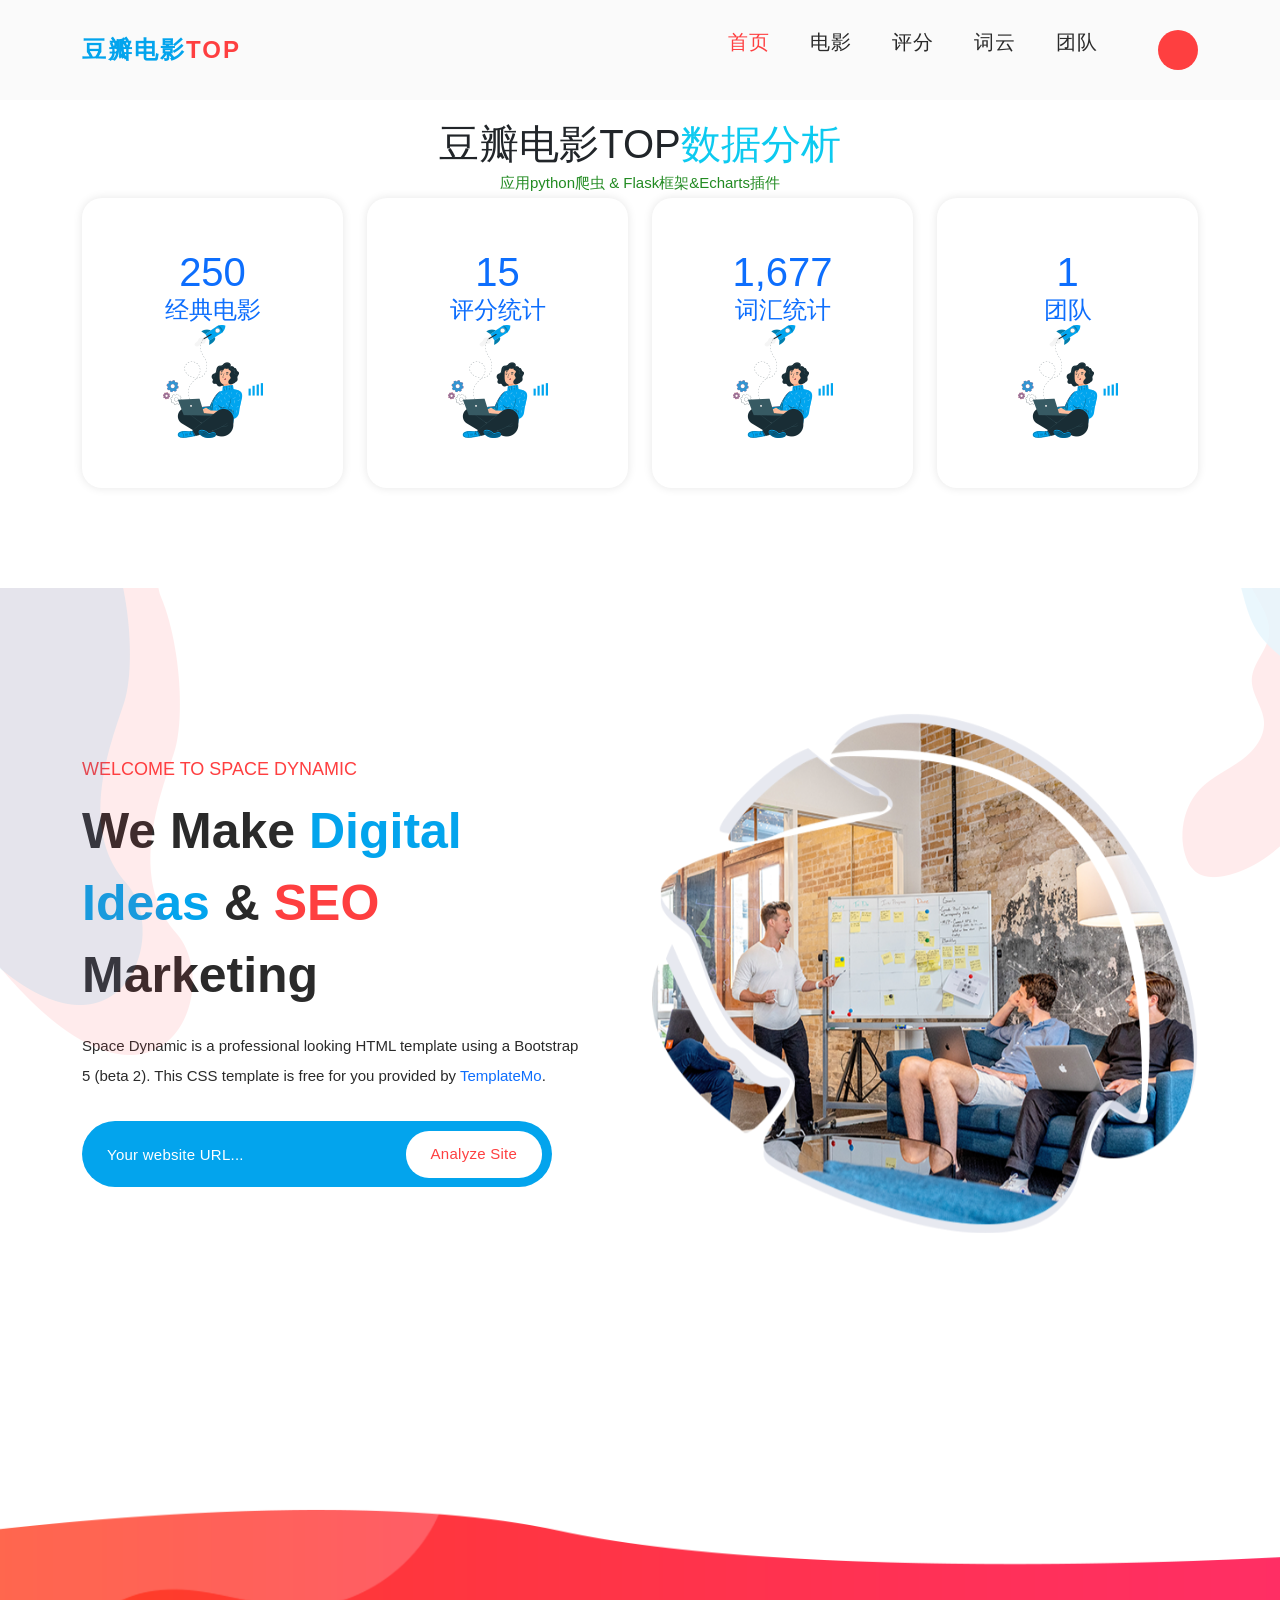
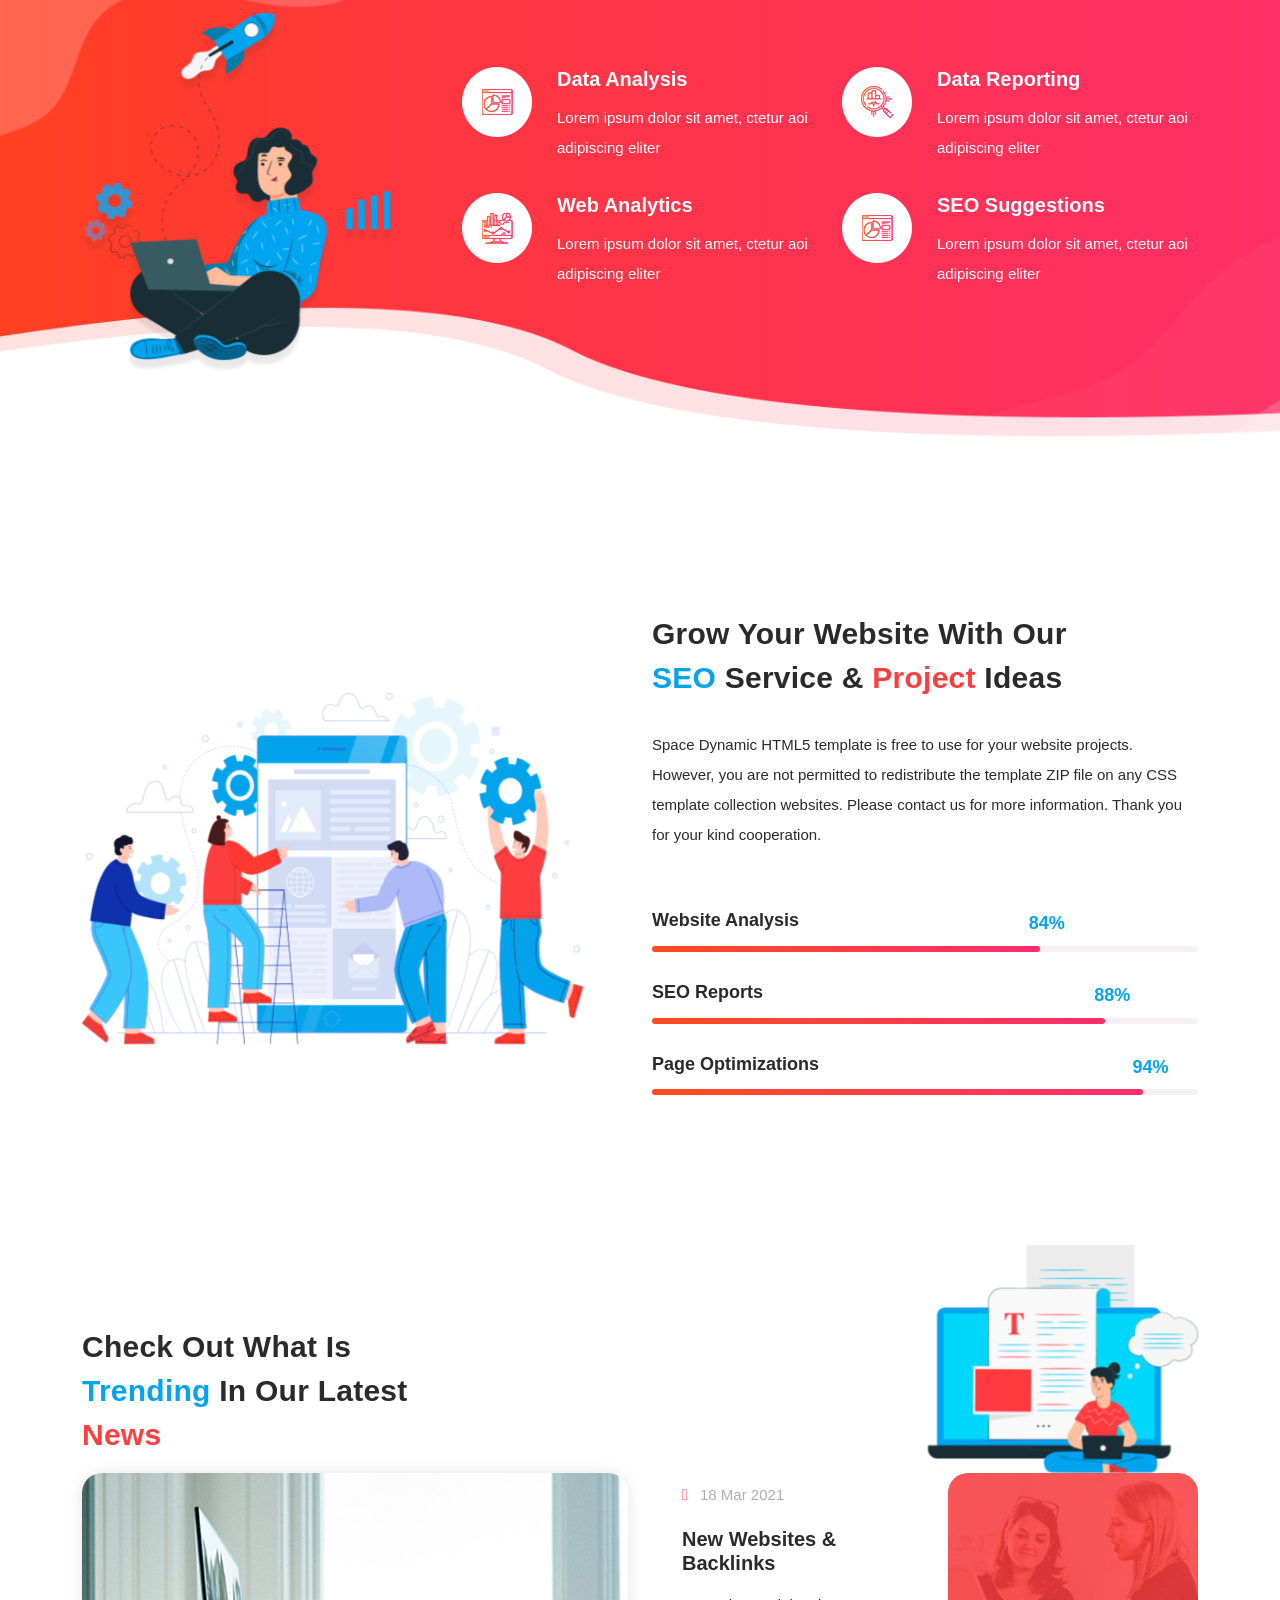
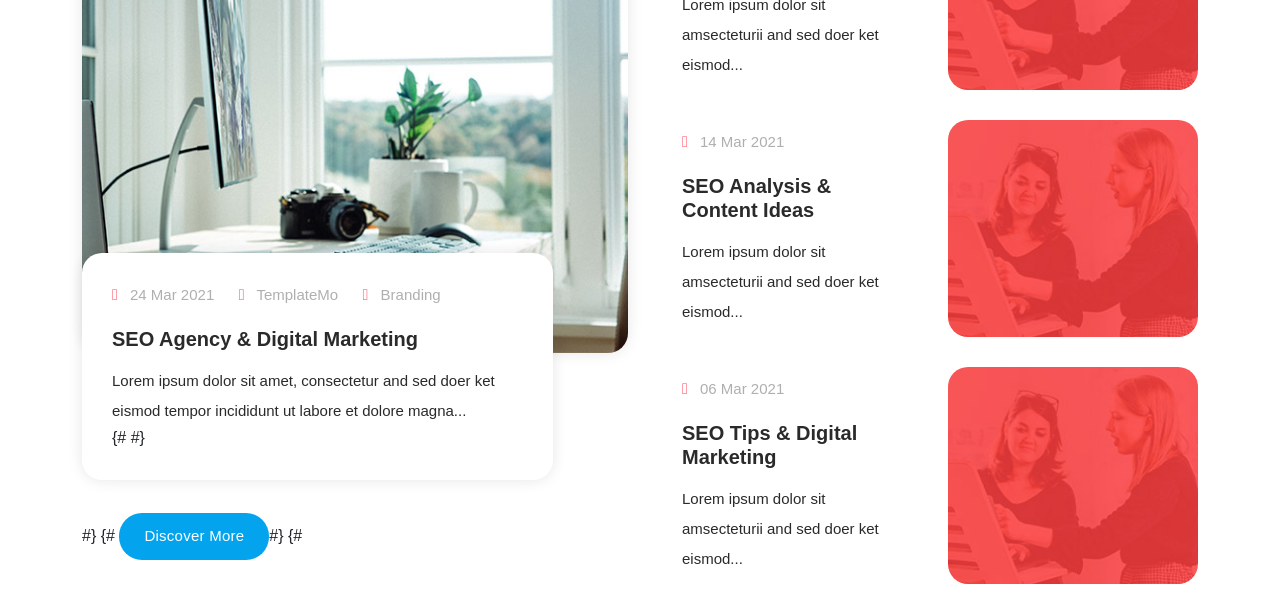
==== commit 43f9e08d: "5.10-20:28" ====
--- a/flaskProject/templates/index.html
+++ b/flaskProject/templates/index.html
@@ -56,7 +56,7 @@
               <li class="scroll-to-section"><a href="/score"><h5>评分</h5></a></li>
               <li class="scroll-to-section"><a href="/word"><h5>词云</h5></a></li>
               <li class="scroll-to-section"><a href="/team"><h5>团队</h5></a></li>
-{#              <li class="scroll-to-section"><a href="#contact">Message Us</a></li>#}
+<!--{#              <li class="scroll-to-section"><a href="#contact">Message Us</a></li>#}-->
               <li class="scroll-to-section"><div class="main-red-button"><a href="#contact"></a></div></li>
             </ul>
             <a class='menu-trigger'>
@@ -75,7 +75,8 @@
       <div class="row">
         <div class="col-lg-6 offset-lg-3">
           <div class="section-heading  wow bounceIn" data-wow-duration="1s" data-wow-delay="0.2s">
-            <h2>See What Our Agency <em>Offers</em> &amp; What We <span>Provide</span></h2>
+            <h1 style="text-align: center">豆瓣电影TOP<span style="color: #0dcaf0">数据分析</span> </h1>
+            <p style="text-align: center ;color: forestgreen">应用python爬虫 &amp; Flask框架&Echarts插件</p>
           </div>
         </div>
       </div>
